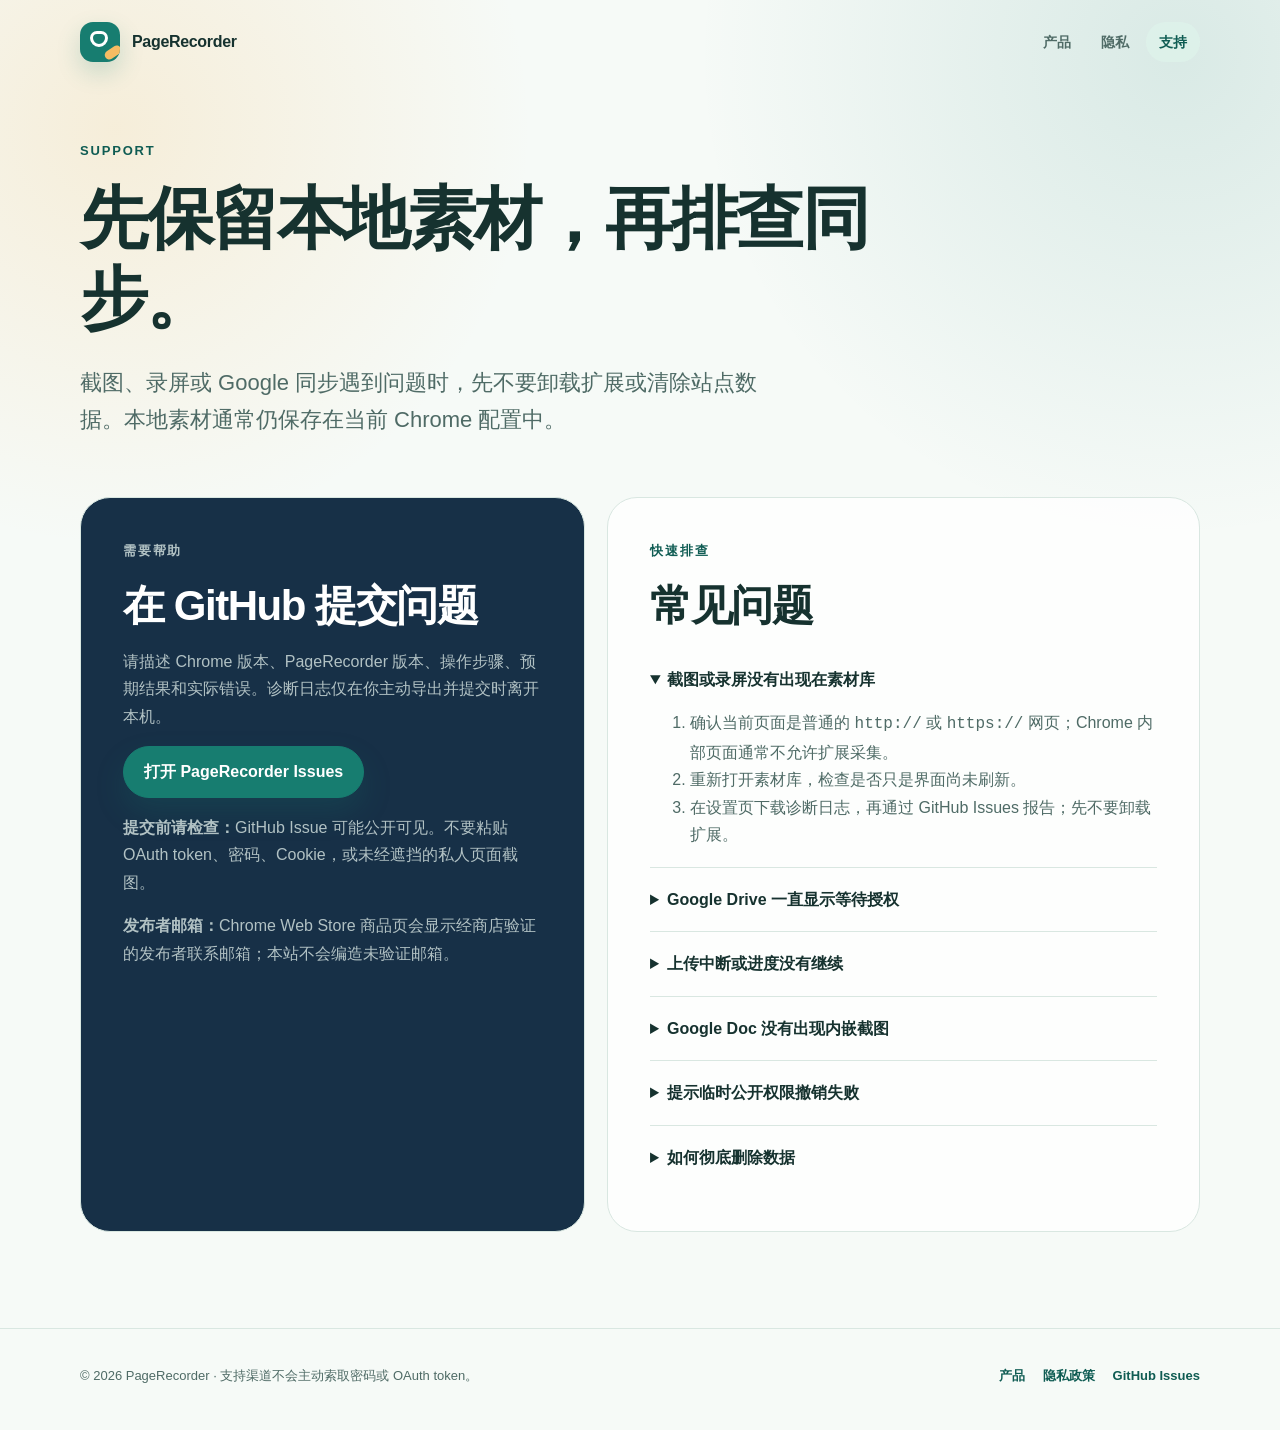
==== support.html @ f00f3db0 "Publish PageRecorder privacy and support site" ====
<!doctype html>
<html lang="zh-CN">
<head>
  <meta charset="utf-8">
  <meta name="viewport" content="width=device-width, initial-scale=1">
  <meta name="description" content="PageRecorder 支持中心：排查截图、录屏、Google Drive、Google Docs 与共享权限问题。">
  <meta name="color-scheme" content="light">
  <meta name="theme-color" content="#f6faf7">
  <title>支持 · PageRecorder</title>
  <link rel="stylesheet" href="site.css">
</head>
<body>
  <a class="skip-link" href="#main">跳到主要内容</a>
  <header class="site-header">
    <div class="shell">
      <a class="brand" href="index.html" aria-label="PageRecorder 首页">
        <span class="brand-mark" aria-hidden="true"></span>
        <span>PageRecorder</span>
      </a>
      <nav class="site-nav" aria-label="主要导航">
        <a href="index.html">产品</a>
        <a href="privacy.html">隐私</a>
        <a href="support.html" aria-current="page">支持</a>
      </nav>
    </div>
  </header>

  <main id="main">
    <header class="page-hero">
      <div class="shell">
        <p class="eyebrow">Support</p>
        <h1>先保留本地素材，再排查同步。</h1>
        <p class="lead">截图、录屏或 Google 同步遇到问题时，先不要卸载扩展或清除站点数据。本地素材通常仍保存在当前 Chrome 配置中。</p>
      </div>
    </header>

    <div class="shell support-grid">
      <section class="support-panel primary">
        <p class="eyebrow">需要帮助</p>
        <h2>在 GitHub 提交问题</h2>
        <p>请描述 Chrome 版本、PageRecorder 版本、操作步骤、预期结果和实际错误。诊断日志仅在你主动导出并提交时离开本机。</p>
        <p><a class="button primary" href="https://github.com/jiagsaw/PageRecorder-site/issues">打开 PageRecorder Issues</a></p>
        <p><strong>提交前请检查：</strong>GitHub Issue 可能公开可见。不要粘贴 OAuth token、密码、Cookie，或未经遮挡的私人页面截图。</p>
        <p><strong>发布者邮箱：</strong>Chrome Web Store 商品页会显示经商店验证的发布者联系邮箱；本站不会编造未验证邮箱。</p>
      </section>

      <section class="support-panel" aria-labelledby="faq-title">
        <p class="eyebrow">快速排查</p>
        <h2 id="faq-title">常见问题</h2>

        <details open>
          <summary>截图或录屏没有出现在素材库</summary>
          <ol>
            <li>确认当前页面是普通的 <code>http://</code> 或 <code>https://</code> 网页；Chrome 内部页面通常不允许扩展采集。</li>
            <li>重新打开素材库，检查是否只是界面尚未刷新。</li>
            <li>在设置页下载诊断日志，再通过 GitHub Issues 报告；先不要卸载扩展。</li>
          </ol>
        </details>

        <details>
          <summary>Google Drive 一直显示等待授权</summary>
          <p>打开 PageRecorder 设置页，检查 Google 授权状态，再从素材详情重新发起上传。如果切换过 Google 账号，请先断开旧账号并重新授权。</p>
        </details>

        <details>
          <summary>上传中断或进度没有继续</summary>
          <p>保留详情页中的本地素材，确认网络恢复后点击重试。大文件会使用 Drive 可恢复上传；只有 Google 确认接收的字节才会计入进度。</p>
        </details>

        <details>
          <summary>Google Doc 没有出现内嵌截图</summary>
          <p>组织策略可能禁止临时公开图片，或 Google Docs 未能抓取图片。PageRecorder 会尝试退回为私有 Drive 链接。检查文档 ID、编辑权限和详情页警告。</p>
        </details>

        <details>
          <summary>提示临时公开权限撤销失败</summary>
          <p>立即打开对应 Drive 文件的“共享”设置，移除“知道链接的任何人”访问权限，或删除文件。之后可关闭“在文档内嵌截图”，仅写入私有 Drive 链接。</p>
        </details>

        <details>
          <summary>如何彻底删除数据</summary>
          <p>先在素材库删除本地素材并在设置页清空诊断日志，再到 Google Drive 和 Google Docs 删除云端副本与共享权限。最后可在 Google 账号的第三方应用页面撤销授权并卸载扩展。</p>
        </details>
      </section>
    </div>
  </main>

  <footer class="site-footer">
    <div class="shell">
      <p>© 2026 PageRecorder · 支持渠道不会主动索取密码或 OAuth token。</p>
      <div class="footer-links">
        <a href="index.html">产品</a>
        <a href="privacy.html">隐私政策</a>
        <a href="https://github.com/jiagsaw/PageRecorder-site/issues">GitHub Issues</a>
      </div>
    </div>
  </footer>
</body>
</html>
---- site.css ----
:root {
  color-scheme: light;
  --paper: #f6faf7;
  --paper-strong: #ffffff;
  --ink: #16322f;
  --ink-soft: #4f6b66;
  --line: #d9e7e1;
  --leaf: #177d70;
  --leaf-dark: #0f5c53;
  --mint: #dff3eb;
  --sun: #f5bc63;
  --coral: #d86855;
  --navy: #173047;
  --shadow: 0 24px 70px rgba(22, 50, 47, 0.11);
  --radius-lg: 30px;
  --radius-md: 20px;
  --radius-sm: 13px;
  font-family: "Avenir Next", Avenir, "PingFang SC", "Hiragino Sans GB", sans-serif;
}

* { box-sizing: border-box; }

html { scroll-behavior: smooth; }

body {
  min-width: 300px;
  margin: 0;
  color: var(--ink);
  background:
    radial-gradient(circle at 9% 9%, rgba(245, 188, 99, 0.2), transparent 26rem),
    radial-gradient(circle at 92% 4%, rgba(23, 125, 112, 0.13), transparent 30rem),
    var(--paper);
  font-size: 16px;
  line-height: 1.72;
  -webkit-font-smoothing: antialiased;
}

a { color: var(--leaf-dark); text-underline-offset: 0.2em; }
a:hover { color: var(--leaf); }
button, a { -webkit-tap-highlight-color: transparent; }
:focus-visible { outline: 3px solid rgba(216, 104, 85, 0.48); outline-offset: 4px; }

.skip-link {
  position: fixed;
  z-index: 20;
  top: 12px;
  left: 12px;
  padding: 10px 14px;
  border-radius: 10px;
  color: white;
  background: var(--navy);
  transform: translateY(-180%);
}

.skip-link:focus { transform: translateY(0); }
.shell { width: min(1120px, calc(100% - 40px)); margin-inline: auto; }
.site-header { padding: 22px 0; }

.site-header .shell {
  display: flex;
  align-items: center;
  justify-content: space-between;
  gap: 24px;
}

.brand {
  display: inline-flex;
  align-items: center;
  gap: 12px;
  color: var(--ink);
  font-weight: 720;
  letter-spacing: -0.02em;
  text-decoration: none;
}

.brand-mark {
  position: relative;
  width: 40px;
  height: 40px;
  overflow: hidden;
  border-radius: 13px;
  background: var(--leaf);
  box-shadow: 0 10px 25px rgba(23, 125, 112, 0.2);
}

.brand-mark::before,
.brand-mark::after { position: absolute; content: ""; }

.brand-mark::before {
  inset: 9px 12px 15px 10px;
  border: 3px solid #fff;
  border-radius: 7px 7px 9px 9px;
}

.brand-mark::after {
  width: 18px;
  height: 9px;
  right: -2px;
  bottom: 5px;
  border-radius: 8px;
  background: var(--sun);
  transform: rotate(-34deg);
}

.site-nav { display: flex; align-items: center; gap: 4px; }

.site-nav a {
  padding: 8px 13px;
  border-radius: 999px;
  color: var(--ink-soft);
  font-size: 14px;
  font-weight: 650;
  text-decoration: none;
}

.site-nav a:hover,
.site-nav a[aria-current="page"] { color: var(--leaf-dark); background: rgba(223, 243, 235, 0.82); }

.hero { padding: 72px 0 92px; }

.hero-grid {
  display: grid;
  grid-template-columns: minmax(0, 1.1fr) minmax(300px, 0.72fr);
  align-items: center;
  gap: clamp(48px, 8vw, 104px);
}

.eyebrow {
  margin: 0 0 18px;
  color: var(--leaf-dark);
  font-size: 13px;
  font-weight: 780;
  letter-spacing: 0.14em;
  text-transform: uppercase;
}

h1, h2, h3 {
  margin-top: 0;
  color: var(--ink);
  letter-spacing: -0.035em;
  line-height: 1.17;
}

h1 {
  max-width: 760px;
  margin-bottom: 24px;
  font-family: "Iowan Old Style", "Songti SC", "Noto Serif CJK SC", serif;
  font-size: clamp(44px, 7vw, 78px);
  font-weight: 680;
}

h2 { margin-bottom: 18px; font-size: clamp(28px, 4vw, 42px); }
h3 { margin-bottom: 10px; font-size: 20px; }

.lead {
  max-width: 680px;
  margin: 0;
  color: var(--ink-soft);
  font-size: clamp(18px, 2.3vw, 22px);
}

.hero-actions { display: flex; flex-wrap: wrap; gap: 12px; margin-top: 34px; }

.button {
  display: inline-flex;
  min-height: 48px;
  align-items: center;
  justify-content: center;
  padding: 11px 20px;
  border: 1px solid var(--line);
  border-radius: 999px;
  color: var(--ink);
  background: rgba(255, 255, 255, 0.72);
  font-weight: 720;
  text-decoration: none;
  transition: transform 160ms ease, box-shadow 160ms ease, background 160ms ease;
}

.button.primary {
  border-color: var(--leaf);
  color: white;
  background: var(--leaf);
  box-shadow: 0 14px 30px rgba(23, 125, 112, 0.19);
}

.button:hover {
  color: var(--ink);
  background: white;
  box-shadow: 0 12px 28px rgba(22, 50, 47, 0.09);
  transform: translateY(-2px);
}

.button.primary:hover { color: white; background: var(--leaf-dark); }

.capture-card {
  position: relative;
  padding: 24px;
  border: 1px solid rgba(255, 255, 255, 0.6);
  border-radius: var(--radius-lg);
  color: #f5fffb;
  background: var(--navy);
  box-shadow: var(--shadow);
  transform: rotate(1.2deg);
}

.capture-card::before {
  position: absolute;
  z-index: -1;
  inset: -14px 22px 18px -18px;
  border: 1px solid rgba(23, 125, 112, 0.2);
  border-radius: inherit;
  background: var(--mint);
  content: "";
  transform: rotate(-4.2deg);
}

.capture-toolbar {
  display: flex;
  align-items: center;
  justify-content: space-between;
  padding-bottom: 18px;
  border-bottom: 1px solid rgba(255, 255, 255, 0.12);
  font-size: 13px;
}

.record-dot {
  display: inline-block;
  width: 9px;
  height: 9px;
  margin-right: 7px;
  border-radius: 50%;
  background: var(--coral);
  box-shadow: 0 0 0 5px rgba(216, 104, 85, 0.13);
}

.evidence-frame {
  min-height: 178px;
  margin: 22px 0;
  padding: 22px;
  border-radius: 18px;
  color: var(--ink);
  background: linear-gradient(120deg, transparent 72%, rgba(245, 188, 99, 0.55) 72%), #f9fbf8;
}

.evidence-frame small { display: block; margin-bottom: 46px; color: var(--ink-soft); }

.evidence-frame strong {
  display: block;
  max-width: 230px;
  font-family: "Iowan Old Style", "Songti SC", serif;
  font-size: 25px;
  line-height: 1.25;
}

.progress-line { width: 100%; height: 7px; overflow: hidden; border-radius: 999px; background: rgba(255, 255, 255, 0.14); }
.progress-line span { display: block; width: 68%; height: 100%; border-radius: inherit; background: var(--sun); }
.capture-meta { display: flex; justify-content: space-between; margin-top: 10px; color: rgba(245, 255, 251, 0.72); font-size: 12px; }
.section { padding: 82px 0; }
.section.tint { border-block: 1px solid var(--line); background: rgba(255, 255, 255, 0.55); }

.section-heading {
  display: grid;
  grid-template-columns: 0.62fr 1fr;
  gap: 48px;
  margin-bottom: 40px;
}

.section-heading p { margin-top: 2px; color: var(--ink-soft); }
.card-grid { display: grid; grid-template-columns: repeat(3, minmax(0, 1fr)); gap: 18px; }

.feature-card, .fact-card {
  padding: 26px;
  border: 1px solid var(--line);
  border-radius: var(--radius-md);
  background: rgba(255, 255, 255, 0.76);
}

.feature-card .number {
  display: inline-grid;
  width: 36px;
  height: 36px;
  margin-bottom: 38px;
  place-items: center;
  border-radius: 50%;
  color: var(--leaf-dark);
  background: var(--mint);
  font-size: 13px;
  font-weight: 800;
}

.feature-card p, .fact-card p { margin-bottom: 0; color: var(--ink-soft); }

.privacy-strip {
  display: grid;
  grid-template-columns: 1.15fr repeat(3, 0.65fr);
  gap: 14px;
  padding: 26px;
  border-radius: var(--radius-lg);
  color: #edf9f4;
  background: var(--navy);
}

.privacy-strip h2 { margin: 0; color: white; font-size: 31px; }
.privacy-strip .metric { padding-left: 18px; border-left: 1px solid rgba(255, 255, 255, 0.16); }
.privacy-strip strong, .privacy-strip span { display: block; }
.privacy-strip strong { color: var(--sun); font-size: 22px; }
.privacy-strip span { color: rgba(237, 249, 244, 0.68); font-size: 13px; }
.page-hero { padding: 56px 0 58px; }
.page-hero h1 { max-width: 850px; font-size: clamp(42px, 6vw, 68px); }
.page-meta { display: flex; flex-wrap: wrap; gap: 10px; margin-top: 28px; }

.page-meta span {
  padding: 7px 12px;
  border: 1px solid var(--line);
  border-radius: 999px;
  color: var(--ink-soft);
  background: rgba(255, 255, 255, 0.62);
  font-size: 13px;
}

.content-layout {
  display: grid;
  grid-template-columns: 230px minmax(0, 760px);
  align-items: start;
  justify-content: space-between;
  gap: 70px;
  padding-bottom: 96px;
}

.toc {
  position: sticky;
  top: 24px;
  padding: 20px;
  border: 1px solid var(--line);
  border-radius: var(--radius-md);
  background: rgba(255, 255, 255, 0.72);
}

.toc strong { display: block; margin-bottom: 10px; font-size: 13px; letter-spacing: 0.08em; text-transform: uppercase; }
.toc a { display: block; padding: 5px 0; color: var(--ink-soft); font-size: 13px; text-decoration: none; }
.policy { min-width: 0; }
.policy section { padding: 12px 0 42px; border-bottom: 1px solid var(--line); scroll-margin-top: 24px; }
.policy section:last-child { border-bottom: 0; }
.policy h2 { font-size: 29px; }
.policy h3 { margin-top: 28px; }
.policy p, .policy li { color: var(--ink-soft); }
.policy li + li { margin-top: 8px; }

.callout {
  margin: 24px 0;
  padding: 22px 24px;
  border: 1px solid rgba(216, 104, 85, 0.3);
  border-left: 5px solid var(--coral);
  border-radius: var(--radius-sm);
  color: #683d35;
  background: #fff3ef;
}

.callout.safe { border-color: rgba(23, 125, 112, 0.25); border-left-color: var(--leaf); color: var(--leaf-dark); background: #edf9f4; }
.support-grid { display: grid; grid-template-columns: minmax(0, 0.92fr) minmax(0, 1.08fr); gap: 22px; padding-bottom: 96px; }

.support-panel {
  padding: clamp(25px, 4vw, 42px);
  border: 1px solid var(--line);
  border-radius: var(--radius-lg);
  background: rgba(255, 255, 255, 0.78);
}

.support-panel.primary { color: #edf9f4; background: var(--navy); }
.support-panel.primary h2, .support-panel.primary a:not(.button) { color: white; }
.support-panel.primary p { color: rgba(237, 249, 244, 0.72); }
.support-panel details { padding: 18px 0; border-bottom: 1px solid var(--line); }
.support-panel details:last-child { border-bottom: 0; }
.support-panel summary { color: var(--ink); font-weight: 720; cursor: pointer; }
.support-panel details p, .support-panel details ol { margin-bottom: 0; color: var(--ink-soft); }
.site-footer { padding: 36px 0 44px; border-top: 1px solid var(--line); }
.site-footer .shell { display: flex; align-items: center; justify-content: space-between; gap: 24px; }
.site-footer p { margin: 0; color: var(--ink-soft); font-size: 13px; }
.footer-links { display: flex; flex-wrap: wrap; gap: 18px; }
.footer-links a { font-size: 13px; font-weight: 680; text-decoration: none; }

@media (max-width: 820px) {
  .hero-grid, .section-heading, .content-layout, .support-grid { grid-template-columns: 1fr; }
  .hero { padding-top: 44px; }
  .capture-card { max-width: 520px; margin: 12px auto 0; }
  .card-grid { grid-template-columns: 1fr; }
  .privacy-strip { grid-template-columns: 1fr 1fr; }
  .privacy-strip h2 { grid-column: 1 / -1; margin-bottom: 12px; }
  .privacy-strip .metric:nth-child(2) { border-left: 0; padding-left: 0; }
  .toc { position: static; display: grid; grid-template-columns: repeat(2, 1fr); }
  .toc strong { grid-column: 1 / -1; }
}

@media (max-width: 560px) {
  .shell { width: min(100% - 28px, 1120px); }
  .site-header { padding: 16px 0; }
  .site-header .shell, .site-footer .shell { align-items: flex-start; flex-direction: column; }
  .site-nav { width: 100%; justify-content: space-between; }
  .site-nav a { padding-inline: 9px; }
  .hero, .section { padding-block: 58px; }
  h1 { font-size: 42px; }
  .lead { font-size: 18px; }
  .capture-card { padding: 18px; border-radius: 23px; transform: none; }
  .capture-card::before { display: none; }
  .privacy-strip { grid-template-columns: 1fr; }
  .privacy-strip h2 { grid-column: auto; }
  .privacy-strip .metric { padding-top: 14px; padding-left: 0; border-top: 1px solid rgba(255, 255, 255, 0.16); border-left: 0; }
  .toc { grid-template-columns: 1fr; }
  .toc strong { grid-column: auto; }
  .page-hero { padding-top: 40px; }
  .support-panel { border-radius: 22px; }
}

@media (prefers-reduced-motion: reduce) {
  html { scroll-behavior: auto; }
  *, *::before, *::after { transition-duration: 0.01ms !important; animation-duration: 0.01ms !important; animation-iteration-count: 1 !important; }
}
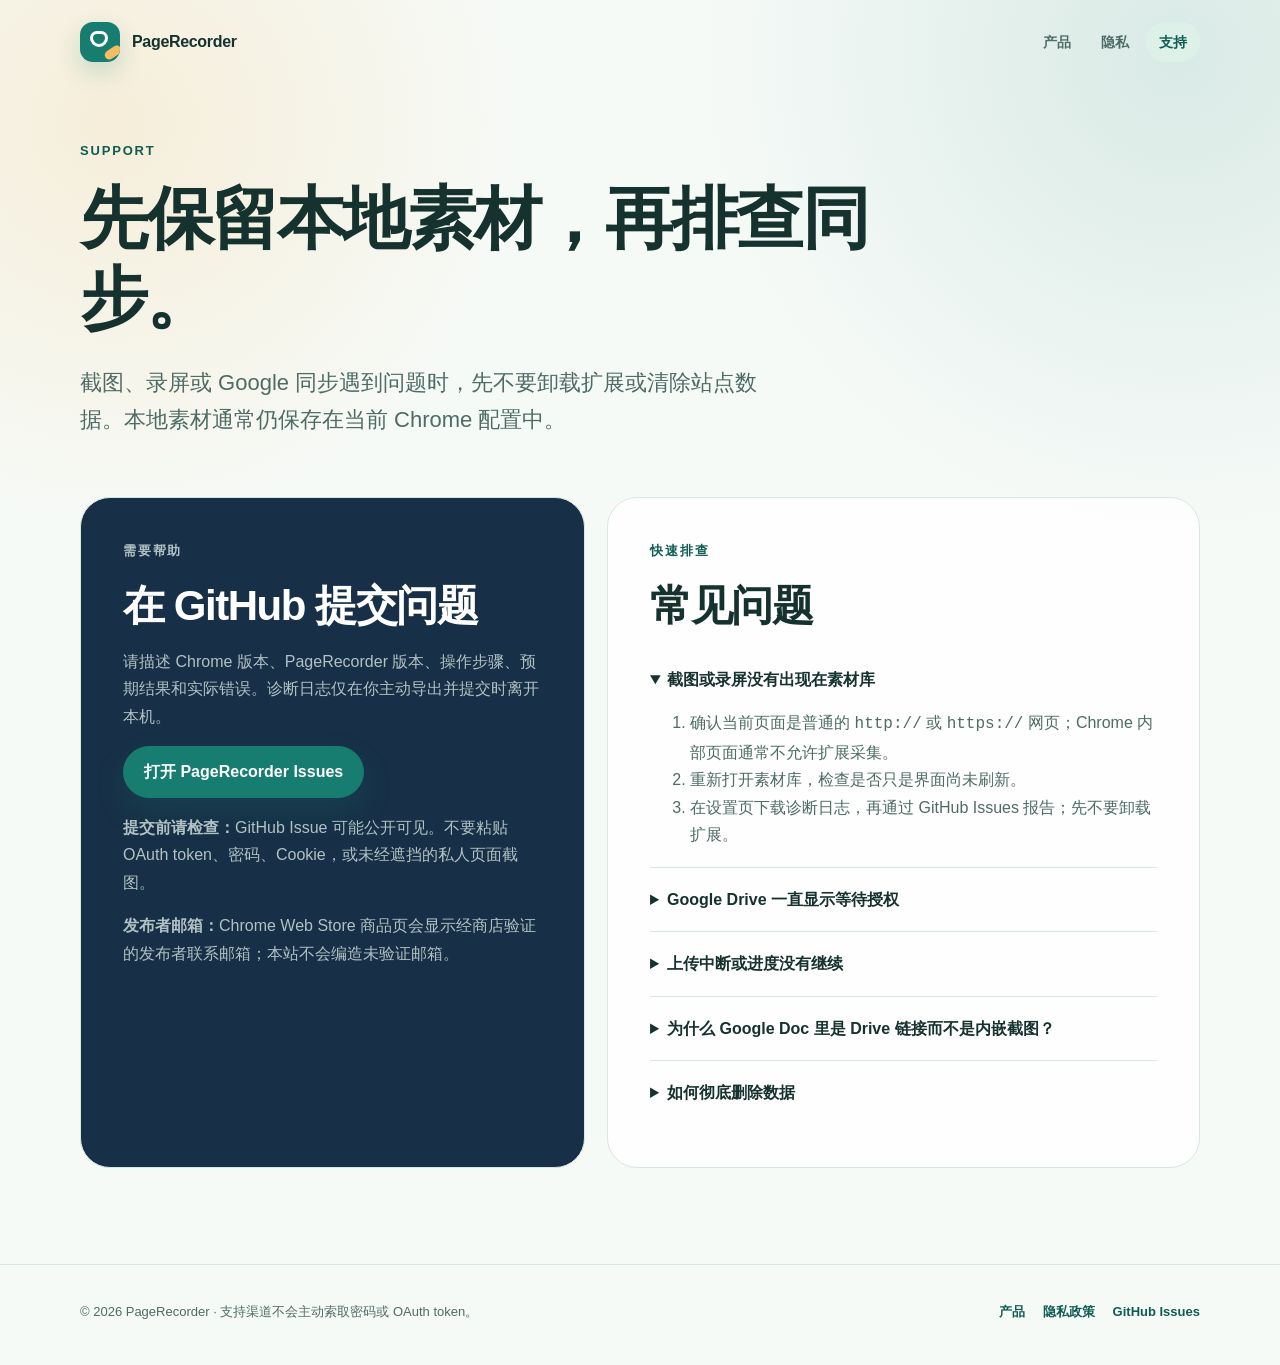
==== commit 18efa1fe: "Update PageRecorder privacy guidance" ====
--- a/support.html
+++ b/support.html
@@ -59,7 +59,7 @@
 
         <details>
           <summary>Google Drive 一直显示等待授权</summary>
-          <p>打开 PageRecorder 设置页，检查 Google 授权状态，再从素材详情重新发起上传。如果切换过 Google 账号，请先断开旧账号并重新授权。</p>
+          <p>打开 PageRecorder 设置页，点击“连接并检查 Google Drive”，验证成功后再从素材详情重新发起上传。如果切换过 Google 账号，请先断开旧账号并重新授权；断开会同时关闭自动上传。</p>
         </details>
 
         <details>
@@ -68,13 +68,8 @@
         </details>
 
         <details>
-          <summary>Google Doc 没有出现内嵌截图</summary>
-          <p>组织策略可能禁止临时公开图片，或 Google Docs 未能抓取图片。PageRecorder 会尝试退回为私有 Drive 链接。检查文档 ID、编辑权限和详情页警告。</p>
-        </details>
-
-        <details>
-          <summary>提示临时公开权限撤销失败</summary>
-          <p>立即打开对应 Drive 文件的“共享”设置，移除“知道链接的任何人”访问权限，或删除文件。之后可关闭“在文档内嵌截图”，仅写入私有 Drive 链接。</p>
+          <summary>为什么 Google Doc 里是 Drive 链接而不是内嵌截图？</summary>
+          <p>这是 PageRecorder 的隐私设计：扩展不会为了内嵌图片临时公开 Drive 文件。登录正确的 Google 账号后，点击文档中的私有 Drive 链接即可查看素材。</p>
         </details>
 
         <details>
